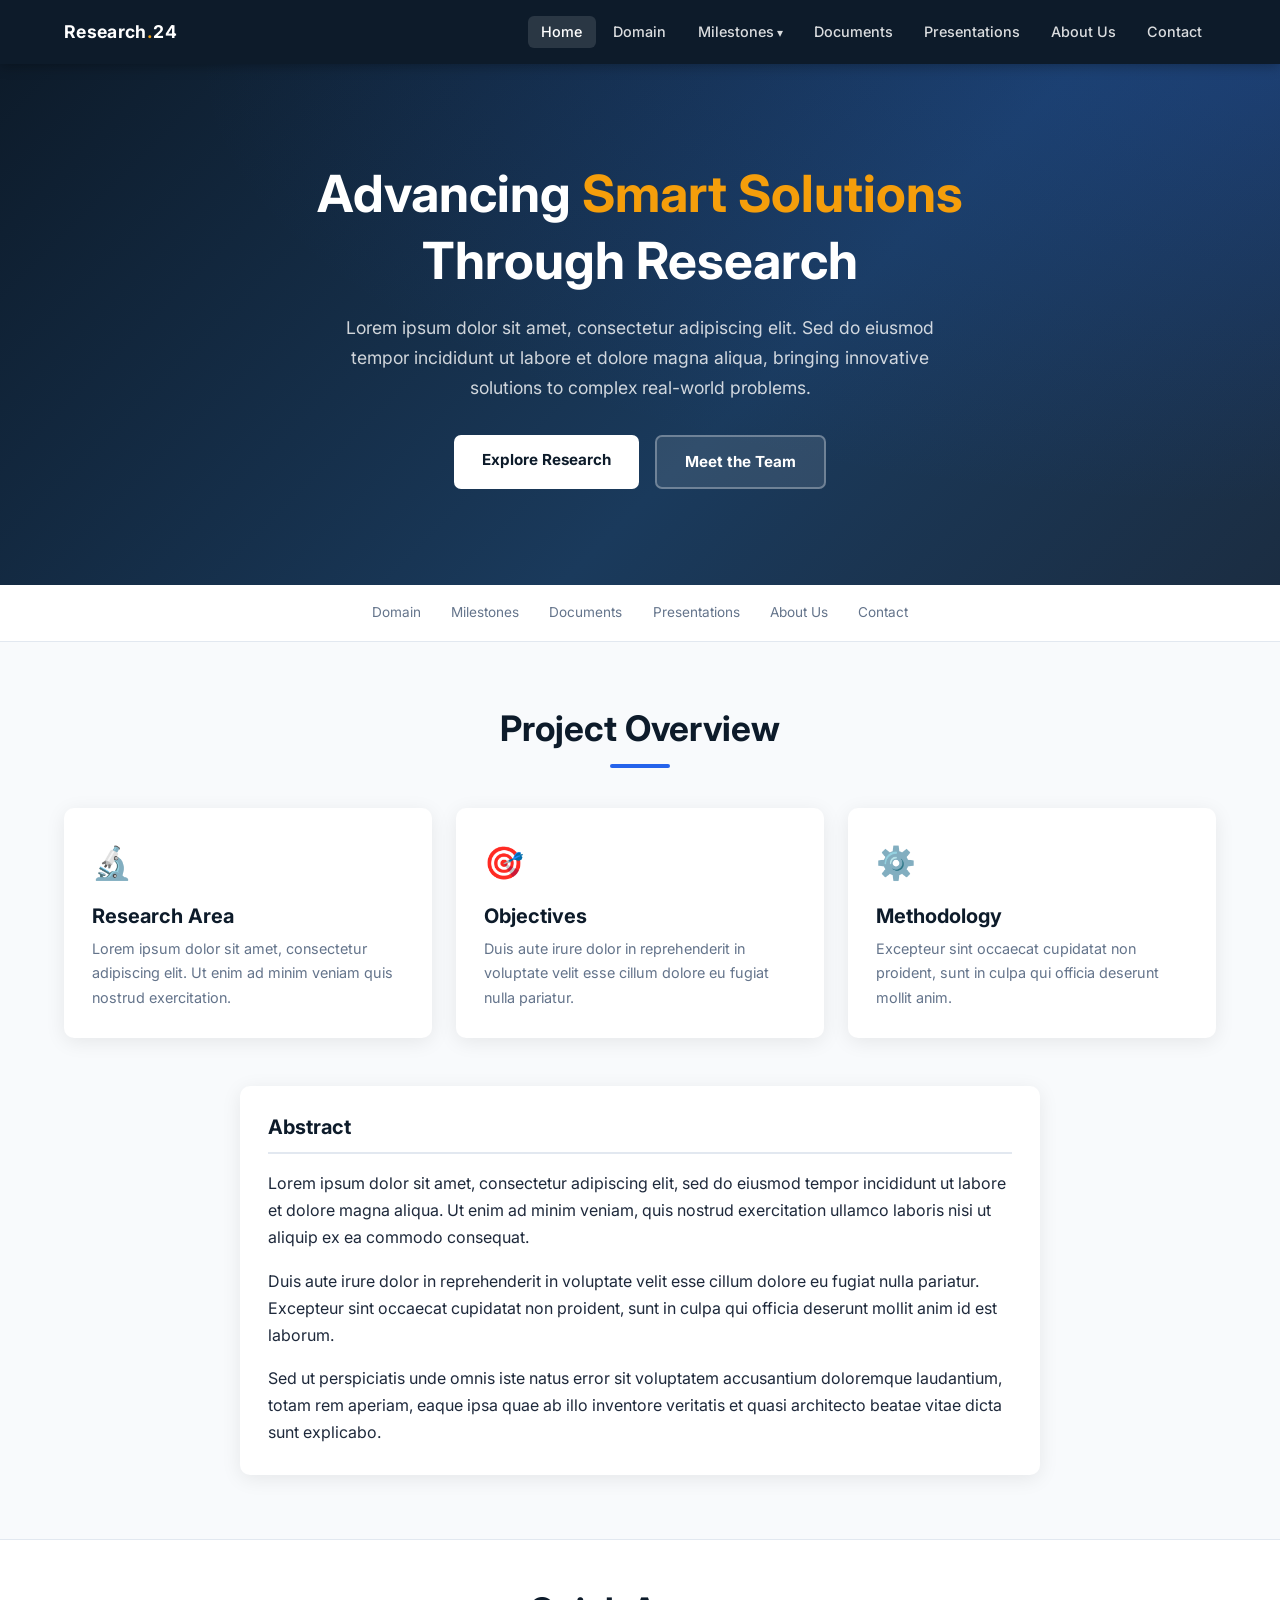
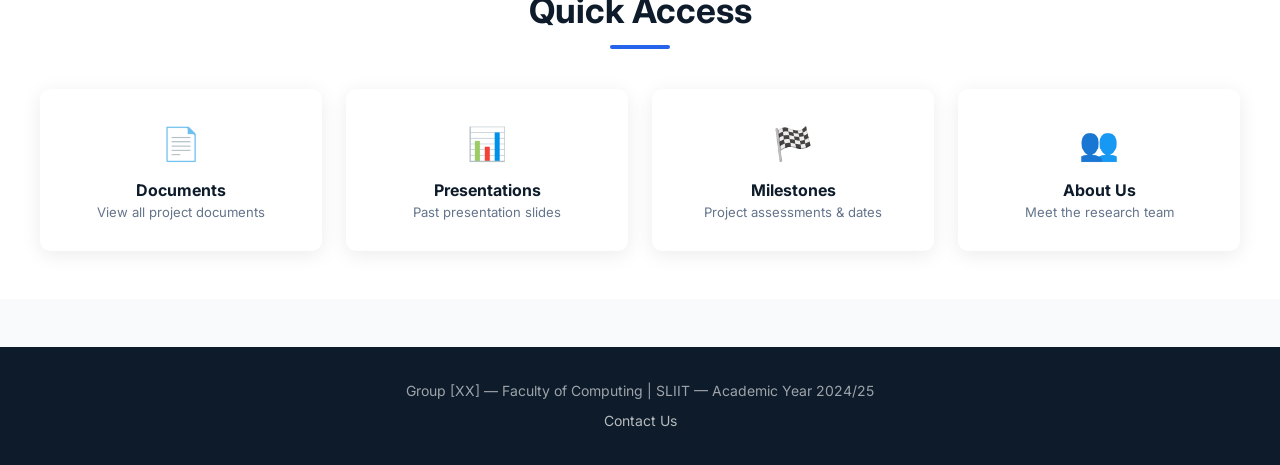
==== src/index.html @ 4e3c6b4d "Add initial HTML structure for project pages: index, milestones, and presentations" ====
<!DOCTYPE html>
<html lang="en">
<head>
  <meta charset="UTF-8" />
  <meta name="viewport" content="width=device-width, initial-scale=1.0" />
  <title>Research Project | Home</title>
  <link rel="preconnect" href="https://fonts.googleapis.com" />
  <link rel="preconnect" href="https://fonts.gstatic.com" crossorigin />
  <link href="https://fonts.googleapis.com/css2?family=Inter:wght@400;500;600;700&display=swap" rel="stylesheet" />
  <link rel="stylesheet" href="css/style.css" />
</head>
<body>

  <!-- ===== NAVBAR ===== -->
  <nav class="navbar">
    <div class="nav-container">
      <a class="nav-logo" href="index.html">Research<span>.</span>24</a>

      <button class="hamburger" id="hamburger" aria-label="Menu">
        <span></span><span></span><span></span>
      </button>

      <ul class="nav-links" id="navLinks">
        <li><a href="index.html" class="active">Home</a></li>
        <li><a href="domain.html">Domain</a></li>
        <li class="nav-dropdown">
          <a href="milestones.html">Milestones</a>
          <ul class="dropdown-menu">
            <li><a href="milestones.html?m=proposal">Project Proposal</a></li>
            <li><a href="milestones.html?m=pp1">Progress Presentation 1</a></li>
            <li><a href="milestones.html?m=pp2">Progress Presentation 2</a></li>
            <li><a href="milestones.html?m=final">Final Assessment</a></li>
            <li><a href="milestones.html?m=viva">Viva</a></li>
          </ul>
        </li>
        <li><a href="documents.html">Documents</a></li>
        <li><a href="presentations.html">Presentations</a></li>
        <li><a href="about.html">About Us</a></li>
        <li><a href="contact.html">Contact</a></li>
      </ul>
    </div>
  </nav>

  <!-- ===== HERO ===== -->
  <section class="hero">
    <div class="hero-content">
      <!-- TODO: Replace with your actual project title -->
      <h1>Advancing <span>Smart Solutions</span> Through Research</h1>
      <!-- TODO: Replace with your project abstract (1–2 sentences) -->
      <p>
        Lorem ipsum dolor sit amet, consectetur adipiscing elit. Sed do eiusmod tempor incididunt ut labore et dolore magna aliqua, bringing innovative solutions to complex real-world problems.
      </p>
      <div class="hero-buttons">
        <a href="domain.html" class="btn-white">Explore Research</a>
        <a href="about.html" class="btn-ghost">Meet the Team</a>
      </div>
    </div>
  </section>

  <!-- Quick nav strip -->
  <div class="quick-nav">
    <div class="quick-nav-inner">
      <a href="domain.html">Domain</a>
      <a href="milestones.html">Milestones</a>
      <a href="documents.html">Documents</a>
      <a href="presentations.html">Presentations</a>
      <a href="about.html">About Us</a>
      <a href="contact.html">Contact</a>
    </div>
  </div>

  <!-- ===== PROJECT OVERVIEW ===== -->
  <div class="section">
    <div class="section-title"><h2>Project Overview</h2></div>

    <div class="card-grid card-grid-3" style="margin-bottom: 3rem;">
      <div class="card">
        <div style="font-size:2rem; margin-bottom:0.75rem;">🔬</div>
        <h3 style="color:var(--navy); margin-bottom:0.5rem;">Research Area</h3>
        <!-- TODO: Replace with your research domain -->
        <p style="color:var(--text-muted); font-size:0.9rem;">
          Lorem ipsum dolor sit amet, consectetur adipiscing elit. Ut enim ad minim veniam quis nostrud exercitation.
        </p>
      </div>
      <div class="card">
        <div style="font-size:2rem; margin-bottom:0.75rem;">🎯</div>
        <h3 style="color:var(--navy); margin-bottom:0.5rem;">Objectives</h3>
        <!-- TODO: List your 2-3 main objectives here -->
        <p style="color:var(--text-muted); font-size:0.9rem;">
          Duis aute irure dolor in reprehenderit in voluptate velit esse cillum dolore eu fugiat nulla pariatur.
        </p>
      </div>
      <div class="card">
        <div style="font-size:2rem; margin-bottom:0.75rem;">⚙️</div>
        <h3 style="color:var(--navy); margin-bottom:0.5rem;">Methodology</h3>
        <!-- TODO: Briefly describe your methodology approach -->
        <p style="color:var(--text-muted); font-size:0.9rem;">
          Excepteur sint occaecat cupidatat non proident, sunt in culpa qui officia deserunt mollit anim.
        </p>
      </div>
    </div>

    <!-- Abstract section -->
    <div class="card" style="max-width:800px; margin:0 auto;">
      <h3 style="color:var(--navy); margin-bottom:1rem; padding-bottom:0.75rem; border-bottom:2px solid var(--border);">Abstract</h3>
      <!-- TODO: Paste your full project abstract here -->
      <p style="margin-bottom:1rem;">
        Lorem ipsum dolor sit amet, consectetur adipiscing elit, sed do eiusmod tempor incididunt ut labore et dolore magna aliqua. Ut enim ad minim veniam, quis nostrud exercitation ullamco laboris nisi ut aliquip ex ea commodo consequat.
      </p>
      <p style="margin-bottom:1rem;">
        Duis aute irure dolor in reprehenderit in voluptate velit esse cillum dolore eu fugiat nulla pariatur. Excepteur sint occaecat cupidatat non proident, sunt in culpa qui officia deserunt mollit anim id est laborum.
      </p>
      <p>
        Sed ut perspiciatis unde omnis iste natus error sit voluptatem accusantium doloremque laudantium, totam rem aperiam, eaque ipsa quae ab illo inventore veritatis et quasi architecto beatae vitae dicta sunt explicabo.
      </p>
    </div>
  </div>

  <!-- ===== QUICK LINKS ===== -->
  <div style="background:var(--white); padding:3rem 1.5rem; border-top:1px solid var(--border);">
    <div style="max-width:1200px; margin:0 auto;">
      <div class="section-title"><h2>Quick Access</h2></div>
      <div class="card-grid card-grid-4">
        <a href="documents.html" style="text-decoration:none;">
          <div class="card text-center">
            <div style="font-size:2rem; margin-bottom:0.5rem;">📄</div>
            <h4 style="color:var(--navy);">Documents</h4>
            <p style="font-size:0.82rem; color:var(--text-muted);">View all project documents</p>
          </div>
        </a>
        <a href="presentations.html" style="text-decoration:none;">
          <div class="card text-center">
            <div style="font-size:2rem; margin-bottom:0.5rem;">📊</div>
            <h4 style="color:var(--navy);">Presentations</h4>
            <p style="font-size:0.82rem; color:var(--text-muted);">Past presentation slides</p>
          </div>
        </a>
        <a href="milestones.html" style="text-decoration:none;">
          <div class="card text-center">
            <div style="font-size:2rem; margin-bottom:0.5rem;">🏁</div>
            <h4 style="color:var(--navy);">Milestones</h4>
            <p style="font-size:0.82rem; color:var(--text-muted);">Project assessments & dates</p>
          </div>
        </a>
        <a href="about.html" style="text-decoration:none;">
          <div class="card text-center">
            <div style="font-size:2rem; margin-bottom:0.5rem;">👥</div>
            <h4 style="color:var(--navy);">About Us</h4>
            <p style="font-size:0.82rem; color:var(--text-muted);">Meet the research team</p>
          </div>
        </a>
      </div>
    </div>
  </div>

  <!-- ===== FOOTER ===== -->
  <footer>
    <!-- TODO: Update with your group number, university name, and year -->
    <p>Group [XX] &mdash; Faculty of Computing | SLIIT &mdash; Academic Year 2024/25</p>
    <p style="margin-top:0.4rem;"><a href="contact.html">Contact Us</a></p>
  </footer>

  <script>
    // Mobile nav toggle
    const hamburger = document.getElementById('hamburger');
    const navLinks  = document.getElementById('navLinks');

    hamburger.addEventListener('click', () => {
      navLinks.classList.toggle('open');
    });

    // Mobile dropdown toggle
    document.querySelectorAll('.nav-dropdown > a').forEach(link => {
      link.addEventListener('click', e => {
        if (window.innerWidth <= 768) {
          e.preventDefault();
          link.closest('.nav-dropdown').classList.toggle('open');
        }
      });
    });
  </script>
</body>
</html>
---- src/css/style.css ----
/* ===== RESET & BASE ===== */
*, *::before, *::after {
  box-sizing: border-box;
  margin: 0;
  padding: 0;
}

:root {
  --navy:      #0d1b2a;
  --navy-mid:  #1b2d42;
  --accent:    #2563eb;
  --accent-light: #3b82f6;
  --gold:      #f59e0b;
  --white:     #ffffff;
  --off-white: #f8fafc;
  --text:      #1e293b;
  --text-muted:#64748b;
  --border:    #e2e8f0;
  --card-bg:   #ffffff;
  --radius:    10px;
  --shadow:    0 4px 20px rgba(0,0,0,0.08);
  --transition:0.25s ease;
}

html { scroll-behavior: smooth; }

body {
  font-family: 'Inter', sans-serif;
  font-size: 16px;
  color: var(--text);
  background: var(--off-white);
  line-height: 1.7;
}

/* ===== TYPOGRAPHY ===== */
h1, h2, h3, h4 { font-weight: 700; line-height: 1.3; }
h1 { font-size: clamp(2rem, 5vw, 3.2rem); }
h2 { font-size: clamp(1.5rem, 3vw, 2.2rem); }
h3 { font-size: 1.25rem; }

a { color: var(--accent); text-decoration: none; transition: color var(--transition); }
a:hover { color: var(--accent-light); }

/* ===== NAVBAR ===== */
.navbar {
  position: sticky;
  top: 0;
  z-index: 1000;
  background: var(--navy);
  box-shadow: 0 2px 12px rgba(0,0,0,0.3);
}

.nav-container {
  max-width: 1200px;
  margin: 0 auto;
  padding: 0 1.5rem;
  display: flex;
  align-items: center;
  justify-content: space-between;
  height: 64px;
}

.nav-logo {
  font-size: 1.1rem;
  font-weight: 700;
  color: var(--white);
  letter-spacing: 0.02em;
}

.nav-logo span { color: var(--gold); }

.nav-links {
  display: flex;
  align-items: center;
  gap: 0.25rem;
  list-style: none;
}

.nav-links a {
  color: rgba(255,255,255,0.85);
  padding: 0.45rem 0.85rem;
  border-radius: 6px;
  font-size: 0.9rem;
  font-weight: 500;
  transition: background var(--transition), color var(--transition);
  white-space: nowrap;
}

.nav-links a:hover,
.nav-links a.active {
  background: rgba(255,255,255,0.12);
  color: var(--white);
}

/* Dropdown */
.nav-dropdown {
  position: relative;
}

.nav-dropdown > a::after {
  content: ' ▾';
  font-size: 0.75rem;
}

.dropdown-menu {
  display: none;
  position: absolute;
  top: calc(100% + 8px);
  left: 0;
  background: var(--navy-mid);
  border-radius: var(--radius);
  min-width: 210px;
  box-shadow: 0 8px 30px rgba(0,0,0,0.25);
  overflow: hidden;
  list-style: none;
  z-index: 999;
}

.nav-dropdown:hover .dropdown-menu,
.nav-dropdown:focus-within .dropdown-menu {
  display: block;
}

.dropdown-menu li a {
  display: block;
  padding: 0.65rem 1.1rem;
  color: rgba(255,255,255,0.8);
  font-size: 0.875rem;
  border-radius: 0;
  transition: background var(--transition);
}

.dropdown-menu li a:hover {
  background: rgba(255,255,255,0.1);
  color: var(--white);
}

/* Hamburger */
.hamburger {
  display: none;
  flex-direction: column;
  gap: 5px;
  cursor: pointer;
  background: none;
  border: none;
  padding: 4px;
}

.hamburger span {
  display: block;
  width: 24px;
  height: 2px;
  background: var(--white);
  border-radius: 2px;
  transition: var(--transition);
}

@media (max-width: 768px) {
  .hamburger { display: flex; }

  .nav-links {
    display: none;
    position: absolute;
    top: 64px;
    left: 0;
    right: 0;
    background: var(--navy);
    flex-direction: column;
    align-items: flex-start;
    padding: 1rem 1.5rem;
    gap: 0.25rem;
  }

  .nav-links.open { display: flex; }

  .dropdown-menu {
    position: static;
    box-shadow: none;
    background: rgba(255,255,255,0.05);
    border-radius: 6px;
    margin-top: 4px;
  }

  .nav-dropdown:hover .dropdown-menu { display: none; }
  .nav-dropdown.open .dropdown-menu { display: block; }
}

/* ===== PAGE HEADER ===== */
.page-header {
  background: linear-gradient(135deg, var(--navy) 0%, var(--navy-mid) 100%);
  color: var(--white);
  padding: 3.5rem 1.5rem;
  text-align: center;
}

.page-header h1 { color: var(--white); margin-bottom: 0.75rem; }
.page-header p { color: rgba(255,255,255,0.7); font-size: 1.05rem; max-width: 600px; margin: 0 auto; }

/* ===== SECTIONS ===== */
.section {
  padding: 4rem 1.5rem;
  max-width: 1200px;
  margin: 0 auto;
}

.section-title {
  text-align: center;
  margin-bottom: 2.5rem;
  position: relative;
}

.section-title h2 { color: var(--navy); }

.section-title::after {
  content: '';
  display: block;
  width: 60px;
  height: 4px;
  background: var(--accent);
  border-radius: 2px;
  margin: 0.75rem auto 0;
}

/* ===== CARDS ===== */
.card {
  background: var(--card-bg);
  border-radius: var(--radius);
  box-shadow: var(--shadow);
  padding: 1.75rem;
  transition: transform var(--transition), box-shadow var(--transition);
}

.card:hover {
  transform: translateY(-3px);
  box-shadow: 0 8px 30px rgba(0,0,0,0.12);
}

.card-grid {
  display: grid;
  gap: 1.5rem;
}

.card-grid-2 { grid-template-columns: repeat(auto-fit, minmax(280px, 1fr)); }
.card-grid-3 { grid-template-columns: repeat(auto-fit, minmax(240px, 1fr)); }
.card-grid-4 { grid-template-columns: repeat(auto-fit, minmax(220px, 1fr)); }

/* ===== BADGE ===== */
.badge {
  display: inline-block;
  padding: 0.2rem 0.65rem;
  border-radius: 999px;
  font-size: 0.78rem;
  font-weight: 600;
}

.badge-blue   { background: #dbeafe; color: #1e40af; }
.badge-green  { background: #d1fae5; color: #065f46; }
.badge-amber  { background: #fef3c7; color: #92400e; }
.badge-gray   { background: #f1f5f9; color: #475569; }

/* ===== BUTTON ===== */
.btn {
  display: inline-flex;
  align-items: center;
  gap: 0.4rem;
  padding: 0.6rem 1.25rem;
  border-radius: 7px;
  font-size: 0.9rem;
  font-weight: 600;
  cursor: pointer;
  transition: var(--transition);
  border: none;
}

.btn-primary {
  background: var(--accent);
  color: var(--white);
}

.btn-primary:hover { background: #1d4ed8; color: var(--white); }

.btn-outline {
  background: transparent;
  color: var(--accent);
  border: 2px solid var(--accent);
}

.btn-outline:hover { background: var(--accent); color: var(--white); }

/* ===== FOOTER ===== */
footer {
  background: var(--navy);
  color: rgba(255,255,255,0.6);
  text-align: center;
  padding: 2rem 1.5rem;
  font-size: 0.875rem;
  margin-top: 3rem;
}

footer a { color: rgba(255,255,255,0.7); }
footer a:hover { color: var(--white); }

/* ===== HOME PAGE ===== */
.hero {
  background: linear-gradient(135deg, var(--navy) 0%, #1a3a5c 60%, var(--navy-mid) 100%);
  color: var(--white);
  padding: 6rem 1.5rem;
  text-align: center;
  position: relative;
  overflow: hidden;
}

.hero::before {
  content: '';
  position: absolute;
  inset: 0;
  background: radial-gradient(ellipse at top right, rgba(37,99,235,0.2) 0%, transparent 60%);
}

.hero-content { position: relative; max-width: 800px; margin: 0 auto; }
.hero h1 { color: var(--white); margin-bottom: 1.25rem; }
.hero h1 span { color: var(--gold); }
.hero p { color: rgba(255,255,255,0.8); font-size: 1.1rem; margin-bottom: 2rem; max-width: 600px; margin-left: auto; margin-right: auto; }

.hero-buttons { display: flex; gap: 1rem; justify-content: center; flex-wrap: wrap; }

.btn-white {
  background: var(--white);
  color: var(--navy);
  padding: 0.75rem 1.75rem;
  border-radius: 7px;
  font-weight: 700;
  font-size: 0.95rem;
  transition: var(--transition);
}

.btn-white:hover { background: var(--off-white); color: var(--navy); }

.btn-ghost {
  background: rgba(255,255,255,0.1);
  color: var(--white);
  border: 2px solid rgba(255,255,255,0.3);
  padding: 0.75rem 1.75rem;
  border-radius: 7px;
  font-weight: 700;
  font-size: 0.95rem;
  transition: var(--transition);
}

.btn-ghost:hover { background: rgba(255,255,255,0.2); color: var(--white); }

.quick-nav { background: var(--white); padding: 0.75rem 0; border-bottom: 1px solid var(--border); }

.quick-nav-inner {
  max-width: 1200px;
  margin: 0 auto;
  padding: 0 1.5rem;
  display: flex;
  gap: 0.5rem;
  flex-wrap: wrap;
  justify-content: center;
}

.quick-nav a {
  font-size: 0.85rem;
  color: var(--text-muted);
  padding: 0.3rem 0.7rem;
  border-radius: 5px;
  transition: var(--transition);
}

.quick-nav a:hover { background: var(--off-white); color: var(--accent); }

.highlight-strip {
  background: var(--accent);
  color: var(--white);
  text-align: center;
  padding: 0.85rem;
  font-size: 0.9rem;
  font-weight: 500;
}

.highlight-strip strong { font-weight: 700; }

/* ===== DOMAIN PAGE ===== */
.tab-nav {
  display: flex;
  gap: 0.5rem;
  flex-wrap: wrap;
  border-bottom: 2px solid var(--border);
  margin-bottom: 2rem;
}

.tab-btn {
  padding: 0.6rem 1.1rem;
  border: none;
  background: none;
  cursor: pointer;
  font-size: 0.9rem;
  font-weight: 600;
  color: var(--text-muted);
  border-bottom: 3px solid transparent;
  margin-bottom: -2px;
  transition: var(--transition);
  border-radius: 6px 6px 0 0;
}

.tab-btn:hover { color: var(--accent); }
.tab-btn.active { color: var(--accent); border-bottom-color: var(--accent); }

.tab-panel { display: none; }
.tab-panel.active { display: block; }

.domain-card {
  background: var(--white);
  border-radius: var(--radius);
  padding: 2rem;
  box-shadow: var(--shadow);
}

.domain-card h3 {
  color: var(--navy);
  margin-bottom: 1rem;
  padding-bottom: 0.75rem;
  border-bottom: 2px solid var(--border);
}

.domain-card p { color: var(--text); margin-bottom: 1rem; }
.domain-card p:last-child { margin-bottom: 0; }

.tech-grid {
  display: flex;
  flex-wrap: wrap;
  gap: 0.75rem;
  margin-top: 1rem;
}

.tech-pill {
  background: var(--off-white);
  border: 1px solid var(--border);
  border-radius: 999px;
  padding: 0.4rem 1rem;
  font-size: 0.875rem;
  font-weight: 600;
  color: var(--navy);
}

/* ===== MILESTONES PAGE ===== */
.milestone-selector {
  background: var(--white);
  border-radius: var(--radius);
  box-shadow: var(--shadow);
  padding: 1.5rem;
  margin-bottom: 2rem;
  display: flex;
  align-items: center;
  gap: 1rem;
  flex-wrap: wrap;
}

.milestone-selector label {
  font-weight: 600;
  color: var(--navy);
  white-space: nowrap;
}

.milestone-selector select {
  flex: 1;
  min-width: 220px;
  padding: 0.6rem 1rem;
  border: 2px solid var(--border);
  border-radius: 7px;
  font-size: 0.95rem;
  color: var(--text);
  background: var(--off-white);
  cursor: pointer;
  transition: border-color var(--transition);
}

.milestone-selector select:focus {
  outline: none;
  border-color: var(--accent);
}

.milestone-detail { display: none; }
.milestone-detail.active { display: block; }

.milestone-header {
  display: flex;
  align-items: flex-start;
  justify-content: space-between;
  flex-wrap: wrap;
  gap: 1rem;
  margin-bottom: 1.5rem;
}

.milestone-meta { display: flex; gap: 0.75rem; flex-wrap: wrap; }

.milestone-info-grid {
  display: grid;
  grid-template-columns: repeat(auto-fit, minmax(180px, 1fr));
  gap: 1rem;
  margin-bottom: 1.5rem;
}

.info-box {
  background: var(--off-white);
  border-radius: 8px;
  padding: 1rem;
  border-left: 4px solid var(--accent);
}

.info-box .label { font-size: 0.78rem; font-weight: 600; color: var(--text-muted); text-transform: uppercase; letter-spacing: 0.05em; margin-bottom: 0.3rem; }
.info-box .value { font-size: 1rem; font-weight: 700; color: var(--navy); }

/* ===== DOCUMENTS PAGE ===== */
.doc-card {
  background: var(--white);
  border-radius: var(--radius);
  box-shadow: var(--shadow);
  padding: 1.5rem;
  display: flex;
  align-items: flex-start;
  gap: 1.25rem;
  transition: transform var(--transition), box-shadow var(--transition);
}

.doc-card:hover { transform: translateY(-3px); box-shadow: 0 8px 30px rgba(0,0,0,0.12); }

.doc-icon {
  width: 48px;
  height: 48px;
  border-radius: 10px;
  display: flex;
  align-items: center;
  justify-content: center;
  font-size: 1.4rem;
  flex-shrink: 0;
}

.doc-icon.pdf    { background: #fee2e2; }
.doc-icon.doc    { background: #dbeafe; }
.doc-icon.slides { background: #fef3c7; }

.doc-info { flex: 1; }
.doc-info h4 { font-size: 1rem; color: var(--navy); margin-bottom: 0.3rem; }
.doc-info p  { font-size: 0.85rem; color: var(--text-muted); margin-bottom: 0.75rem; }

.doc-links { display: flex; gap: 0.5rem; flex-wrap: wrap; }

/* ===== PRESENTATIONS PAGE ===== */
.pres-card {
  background: var(--white);
  border-radius: var(--radius);
  box-shadow: var(--shadow);
  overflow: hidden;
  transition: transform var(--transition), box-shadow var(--transition);
}

.pres-card:hover { transform: translateY(-4px); box-shadow: 0 8px 30px rgba(0,0,0,0.12); }

.pres-thumbnail {
  height: 160px;
  display: flex;
  align-items: center;
  justify-content: center;
  font-size: 3rem;
}

.pres-body { padding: 1.25rem; }
.pres-body h4 { color: var(--navy); margin-bottom: 0.3rem; }
.pres-body p  { font-size: 0.85rem; color: var(--text-muted); margin-bottom: 1rem; }

/* ===== ABOUT PAGE ===== */
.member-card {
  background: var(--white);
  border-radius: var(--radius);
  box-shadow: var(--shadow);
  text-align: center;
  padding: 2rem 1.5rem;
  transition: transform var(--transition), box-shadow var(--transition);
}

.member-card:hover { transform: translateY(-4px); box-shadow: 0 8px 30px rgba(0,0,0,0.12); }

.member-avatar {
  width: 100px;
  height: 100px;
  border-radius: 50%;
  background: linear-gradient(135deg, var(--accent), var(--navy-mid));
  display: flex;
  align-items: center;
  justify-content: center;
  font-size: 2.5rem;
  margin: 0 auto 1.25rem;
  color: var(--white);
  font-weight: 700;
  /* replace background with an <img> when photos are ready */
}

.member-card h3 { color: var(--navy); margin-bottom: 0.25rem; }
.member-card .role { color: var(--accent); font-size: 0.85rem; font-weight: 600; margin-bottom: 0.5rem; }
.member-card .member-id { color: var(--text-muted); font-size: 0.82rem; margin-bottom: 0.75rem; }
.member-card .email { font-size: 0.875rem; }

.supervisor-section {
  background: linear-gradient(135deg, var(--navy) 0%, var(--navy-mid) 100%);
  border-radius: var(--radius);
  padding: 2.5rem;
  color: var(--white);
  text-align: center;
  margin-bottom: 3rem;
}

.supervisor-section h2 { color: var(--white); margin-bottom: 1.5rem; }
.supervisor-section h2::after { display: none; }
.supervisor-name { font-size: 1.25rem; font-weight: 700; }
.supervisor-title { color: rgba(255,255,255,0.7); font-size: 0.9rem; }

/* ===== CONTACT PAGE ===== */
.contact-layout {
  display: grid;
  grid-template-columns: 1fr 1.5fr;
  gap: 2rem;
}

@media (max-width: 768px) { .contact-layout { grid-template-columns: 1fr; } }

.contact-info-card {
  background: var(--navy);
  border-radius: var(--radius);
  padding: 2rem;
  color: var(--white);
  height: fit-content;
}

.contact-info-card h3 { color: var(--white); margin-bottom: 1.5rem; }

.contact-item {
  display: flex;
  gap: 1rem;
  margin-bottom: 1.25rem;
  align-items: flex-start;
}

.contact-item-icon {
  width: 40px;
  height: 40px;
  background: rgba(255,255,255,0.1);
  border-radius: 8px;
  display: flex;
  align-items: center;
  justify-content: center;
  font-size: 1.1rem;
  flex-shrink: 0;
}

.contact-item-text .ci-label { font-size: 0.78rem; color: rgba(255,255,255,0.5); text-transform: uppercase; letter-spacing: 0.05em; }
.contact-item-text .ci-value { font-size: 0.9rem; color: rgba(255,255,255,0.9); font-weight: 500; }

.contact-form-card {
  background: var(--white);
  border-radius: var(--radius);
  box-shadow: var(--shadow);
  padding: 2rem;
}

.contact-form-card h3 { color: var(--navy); margin-bottom: 1.5rem; }

.form-group { margin-bottom: 1.25rem; }
.form-group label { display: block; font-size: 0.875rem; font-weight: 600; color: var(--text); margin-bottom: 0.4rem; }

.form-group input,
.form-group textarea,
.form-group select {
  width: 100%;
  padding: 0.65rem 1rem;
  border: 2px solid var(--border);
  border-radius: 7px;
  font-size: 0.9rem;
  color: var(--text);
  font-family: inherit;
  transition: border-color var(--transition);
  background: var(--off-white);
}

.form-group input:focus,
.form-group textarea:focus,
.form-group select:focus {
  outline: none;
  border-color: var(--accent);
  background: var(--white);
}

.form-group textarea { resize: vertical; min-height: 130px; }

.form-row { display: grid; grid-template-columns: 1fr 1fr; gap: 1rem; }
@media (max-width: 480px) { .form-row { grid-template-columns: 1fr; } }

/* ===== UTILITIES ===== */
.text-center  { text-align: center; }
.text-muted   { color: var(--text-muted); }
.mt-1  { margin-top: 0.5rem; }
.mt-2  { margin-top: 1rem; }
.mt-3  { margin-top: 1.5rem; }
.mb-1  { margin-bottom: 0.5rem; }
.mb-2  { margin-bottom: 1rem; }
.mb-3  { margin-bottom: 1.5rem; }
.gap-1 { gap: 0.5rem; }

.divider { border: none; border-top: 1px solid var(--border); margin: 2rem 0; }

/* ===== PLACEHOLDER IMAGE NOTE ===== */
/* Drop actual photos into assets/images/ and update the src attributes in each HTML file */
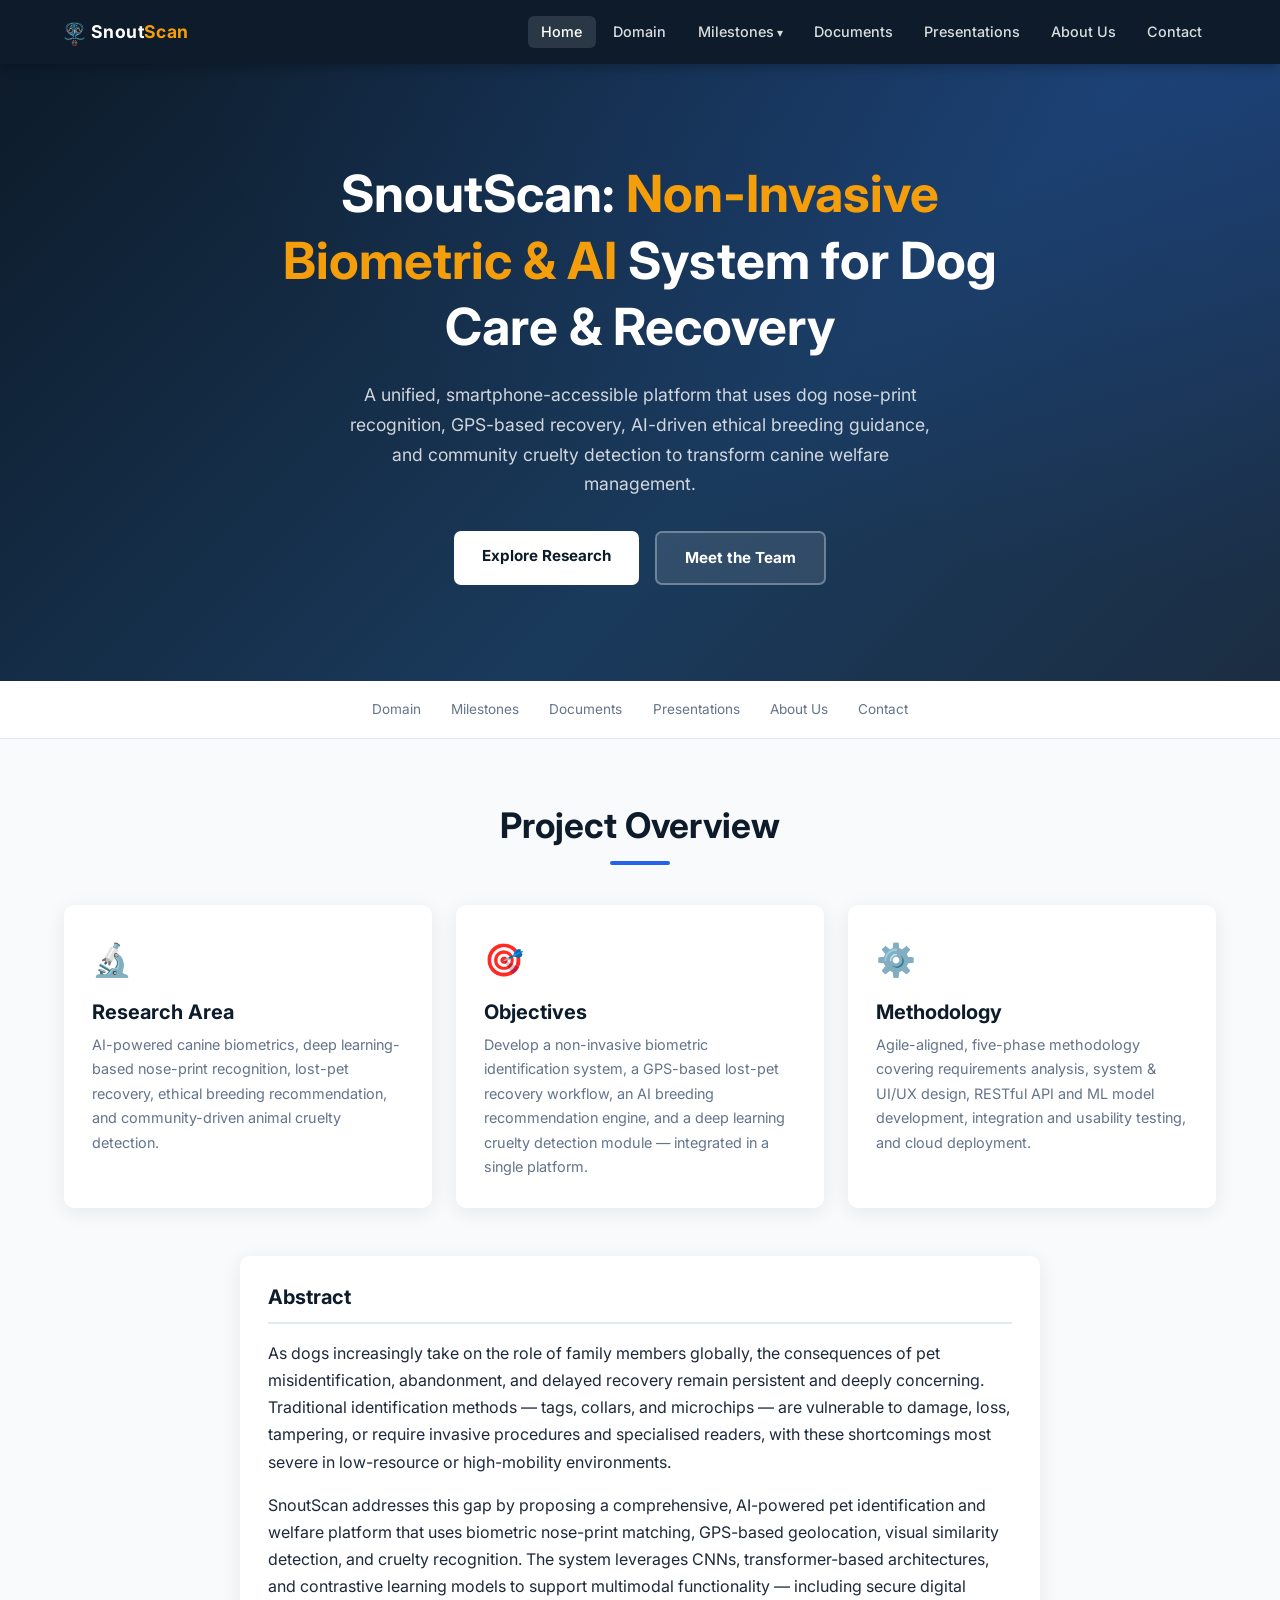
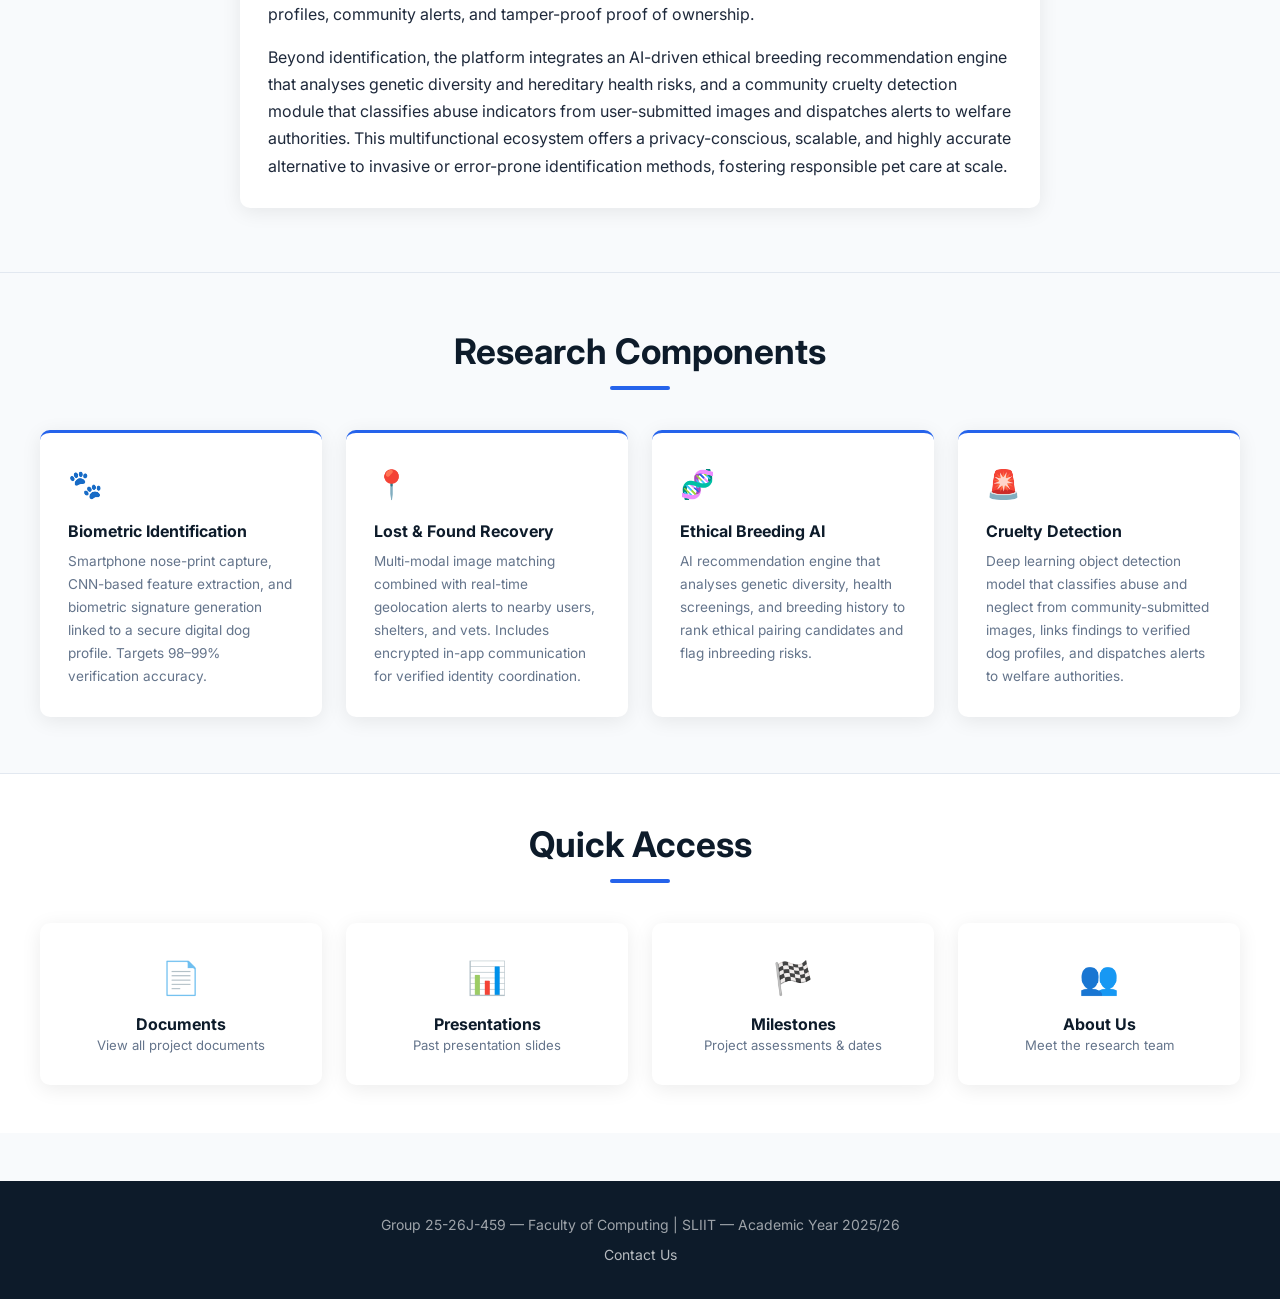
==== commit c511101d: "Refactor code structure for improved readability and maintainability" ====
--- a/src/index.html
+++ b/src/index.html
@@ -3,7 +3,7 @@
 <head>
   <meta charset="UTF-8" />
   <meta name="viewport" content="width=device-width, initial-scale=1.0" />
-  <title>Research Project | Home</title>
+  <title>SnoutScan | Non-Invasive Biometric &amp; AI System for Dog Care</title>
   <link rel="preconnect" href="https://fonts.googleapis.com" />
   <link rel="preconnect" href="https://fonts.gstatic.com" crossorigin />
   <link href="https://fonts.googleapis.com/css2?family=Inter:wght@400;500;600;700&display=swap" rel="stylesheet" />
@@ -14,7 +14,7 @@
   <!-- ===== NAVBAR ===== -->
   <nav class="navbar">
     <div class="nav-container">
-      <a class="nav-logo" href="index.html">Research<span>.</span>24</a>
+      <a class="nav-logo" href="index.html"><img src="assets/icon.png" alt="SnoutScan" style="height:28px; vertical-align:middle; margin-right:0.4rem;" />Snout<span>Scan</span></a>
 
       <button class="hamburger" id="hamburger" aria-label="Menu">
         <span></span><span></span><span></span>
@@ -44,11 +44,10 @@
   <!-- ===== HERO ===== -->
   <section class="hero">
     <div class="hero-content">
-      <!-- TODO: Replace with your actual project title -->
-      <h1>Advancing <span>Smart Solutions</span> Through Research</h1>
-      <!-- TODO: Replace with your project abstract (1–2 sentences) -->
+      <h1>SnoutScan: <span>Non-Invasive Biometric &amp; AI</span> System for Dog Care &amp; Recovery</h1>
       <p>
-        Lorem ipsum dolor sit amet, consectetur adipiscing elit. Sed do eiusmod tempor incididunt ut labore et dolore magna aliqua, bringing innovative solutions to complex real-world problems.
+        A unified, smartphone-accessible platform that uses dog nose-print recognition, GPS-based recovery,
+        AI-driven ethical breeding guidance, and community cruelty detection to transform canine welfare management.
       </p>
       <div class="hero-buttons">
         <a href="domain.html" class="btn-white">Explore Research</a>
@@ -77,47 +76,105 @@
       <div class="card">
         <div style="font-size:2rem; margin-bottom:0.75rem;">🔬</div>
         <h3 style="color:var(--navy); margin-bottom:0.5rem;">Research Area</h3>
-        <!-- TODO: Replace with your research domain -->
         <p style="color:var(--text-muted); font-size:0.9rem;">
-          Lorem ipsum dolor sit amet, consectetur adipiscing elit. Ut enim ad minim veniam quis nostrud exercitation.
+          AI-powered canine biometrics, deep learning-based nose-print recognition, lost-pet recovery,
+          ethical breeding recommendation, and community-driven animal cruelty detection.
         </p>
       </div>
       <div class="card">
         <div style="font-size:2rem; margin-bottom:0.75rem;">🎯</div>
         <h3 style="color:var(--navy); margin-bottom:0.5rem;">Objectives</h3>
-        <!-- TODO: List your 2-3 main objectives here -->
         <p style="color:var(--text-muted); font-size:0.9rem;">
-          Duis aute irure dolor in reprehenderit in voluptate velit esse cillum dolore eu fugiat nulla pariatur.
+          Develop a non-invasive biometric identification system, a GPS-based lost-pet recovery workflow,
+          an AI breeding recommendation engine, and a deep learning cruelty detection module — integrated
+          in a single platform.
         </p>
       </div>
       <div class="card">
         <div style="font-size:2rem; margin-bottom:0.75rem;">⚙️</div>
         <h3 style="color:var(--navy); margin-bottom:0.5rem;">Methodology</h3>
-        <!-- TODO: Briefly describe your methodology approach -->
         <p style="color:var(--text-muted); font-size:0.9rem;">
-          Excepteur sint occaecat cupidatat non proident, sunt in culpa qui officia deserunt mollit anim.
+          Agile-aligned, five-phase methodology covering requirements analysis, system &amp; UI/UX design,
+          RESTful API and ML model development, integration and usability testing, and cloud deployment.
         </p>
       </div>
     </div>
 
-    <!-- Abstract section -->
+    <!-- Abstract -->
     <div class="card" style="max-width:800px; margin:0 auto;">
       <h3 style="color:var(--navy); margin-bottom:1rem; padding-bottom:0.75rem; border-bottom:2px solid var(--border);">Abstract</h3>
-      <!-- TODO: Paste your full project abstract here -->
       <p style="margin-bottom:1rem;">
-        Lorem ipsum dolor sit amet, consectetur adipiscing elit, sed do eiusmod tempor incididunt ut labore et dolore magna aliqua. Ut enim ad minim veniam, quis nostrud exercitation ullamco laboris nisi ut aliquip ex ea commodo consequat.
+        As dogs increasingly take on the role of family members globally, the consequences of pet misidentification,
+        abandonment, and delayed recovery remain persistent and deeply concerning. Traditional identification
+        methods — tags, collars, and microchips — are vulnerable to damage, loss, tampering, or require invasive
+        procedures and specialised readers, with these shortcomings most severe in low-resource or high-mobility
+        environments.
       </p>
       <p style="margin-bottom:1rem;">
-        Duis aute irure dolor in reprehenderit in voluptate velit esse cillum dolore eu fugiat nulla pariatur. Excepteur sint occaecat cupidatat non proident, sunt in culpa qui officia deserunt mollit anim id est laborum.
+        SnoutScan addresses this gap by proposing a comprehensive, AI-powered pet identification and welfare
+        platform that uses biometric nose-print matching, GPS-based geolocation, visual similarity detection,
+        and cruelty recognition. The system leverages CNNs, transformer-based architectures, and contrastive
+        learning models to support multimodal functionality — including secure digital profiles, community
+        alerts, and tamper-proof proof of ownership.
       </p>
       <p>
-        Sed ut perspiciatis unde omnis iste natus error sit voluptatem accusantium doloremque laudantium, totam rem aperiam, eaque ipsa quae ab illo inventore veritatis et quasi architecto beatae vitae dicta sunt explicabo.
-      </p>
+        Beyond identification, the platform integrates an AI-driven ethical breeding recommendation engine that
+        analyses genetic diversity and hereditary health risks, and a community cruelty detection module that
+        classifies abuse indicators from user-submitted images and dispatches alerts to welfare authorities.
+        This multifunctional ecosystem offers a privacy-conscious, scalable, and highly accurate alternative
+        to invasive or error-prone identification methods, fostering responsible pet care at scale.
+      </p>
+    </div>
+  </div>
+
+  <!-- ===== FOUR COMPONENTS ===== -->
+  <div style="background:var(--off-white); padding:3.5rem 1.5rem; border-top:1px solid var(--border); border-bottom:1px solid var(--border);">
+    <div style="max-width:1200px; margin:0 auto;">
+      <div class="section-title"><h2>Research Components</h2></div>
+      <div class="card-grid card-grid-4" style="margin-top:1.5rem;">
+
+        <div class="card" style="border-top:3px solid var(--accent);">
+          <div style="font-size:1.75rem; margin-bottom:0.75rem;">🐾</div>
+          <h4 style="color:var(--navy); margin-bottom:0.5rem;">Biometric Identification</h4>
+          <p style="font-size:0.85rem; color:var(--text-muted);">
+            Smartphone nose-print capture, CNN-based feature extraction, and biometric signature generation
+            linked to a secure digital dog profile. Targets 98–99% verification accuracy.
+          </p>
+        </div>
+
+        <div class="card" style="border-top:3px solid var(--accent);">
+          <div style="font-size:1.75rem; margin-bottom:0.75rem;">📍</div>
+          <h4 style="color:var(--navy); margin-bottom:0.5rem;">Lost &amp; Found Recovery</h4>
+          <p style="font-size:0.85rem; color:var(--text-muted);">
+            Multi-modal image matching combined with real-time geolocation alerts to nearby users, shelters,
+            and vets. Includes encrypted in-app communication for verified identity coordination.
+          </p>
+        </div>
+
+        <div class="card" style="border-top:3px solid var(--accent);">
+          <div style="font-size:1.75rem; margin-bottom:0.75rem;">🧬</div>
+          <h4 style="color:var(--navy); margin-bottom:0.5rem;">Ethical Breeding AI</h4>
+          <p style="font-size:0.85rem; color:var(--text-muted);">
+            AI recommendation engine that analyses genetic diversity, health screenings, and breeding history
+            to rank ethical pairing candidates and flag inbreeding risks.
+          </p>
+        </div>
+
+        <div class="card" style="border-top:3px solid var(--accent);">
+          <div style="font-size:1.75rem; margin-bottom:0.75rem;">🚨</div>
+          <h4 style="color:var(--navy); margin-bottom:0.5rem;">Cruelty Detection</h4>
+          <p style="font-size:0.85rem; color:var(--text-muted);">
+            Deep learning object detection model that classifies abuse and neglect from community-submitted
+            images, links findings to verified dog profiles, and dispatches alerts to welfare authorities.
+          </p>
+        </div>
+
+      </div>
     </div>
   </div>
 
   <!-- ===== QUICK LINKS ===== -->
-  <div style="background:var(--white); padding:3rem 1.5rem; border-top:1px solid var(--border);">
+  <div style="background:var(--white); padding:3rem 1.5rem;">
     <div style="max-width:1200px; margin:0 auto;">
       <div class="section-title"><h2>Quick Access</h2></div>
       <div class="card-grid card-grid-4">
@@ -139,7 +196,7 @@
           <div class="card text-center">
             <div style="font-size:2rem; margin-bottom:0.5rem;">🏁</div>
             <h4 style="color:var(--navy);">Milestones</h4>
-            <p style="font-size:0.82rem; color:var(--text-muted);">Project assessments & dates</p>
+            <p style="font-size:0.82rem; color:var(--text-muted);">Project assessments &amp; dates</p>
           </div>
         </a>
         <a href="about.html" style="text-decoration:none;">
@@ -155,21 +212,14 @@
 
   <!-- ===== FOOTER ===== -->
   <footer>
-    <!-- TODO: Update with your group number, university name, and year -->
-    <p>Group [XX] &mdash; Faculty of Computing | SLIIT &mdash; Academic Year 2024/25</p>
+    <p>Group 25-26J-459 &mdash; Faculty of Computing | SLIIT &mdash; Academic Year 2025/26</p>
     <p style="margin-top:0.4rem;"><a href="contact.html">Contact Us</a></p>
   </footer>
 
   <script>
-    // Mobile nav toggle
-    const hamburger = document.getElementById('hamburger');
-    const navLinks  = document.getElementById('navLinks');
-
-    hamburger.addEventListener('click', () => {
-      navLinks.classList.toggle('open');
+    document.getElementById('hamburger').addEventListener('click', () => {
+      document.getElementById('navLinks').classList.toggle('open');
     });
-
-    // Mobile dropdown toggle
     document.querySelectorAll('.nav-dropdown > a').forEach(link => {
       link.addEventListener('click', e => {
         if (window.innerWidth <= 768) {
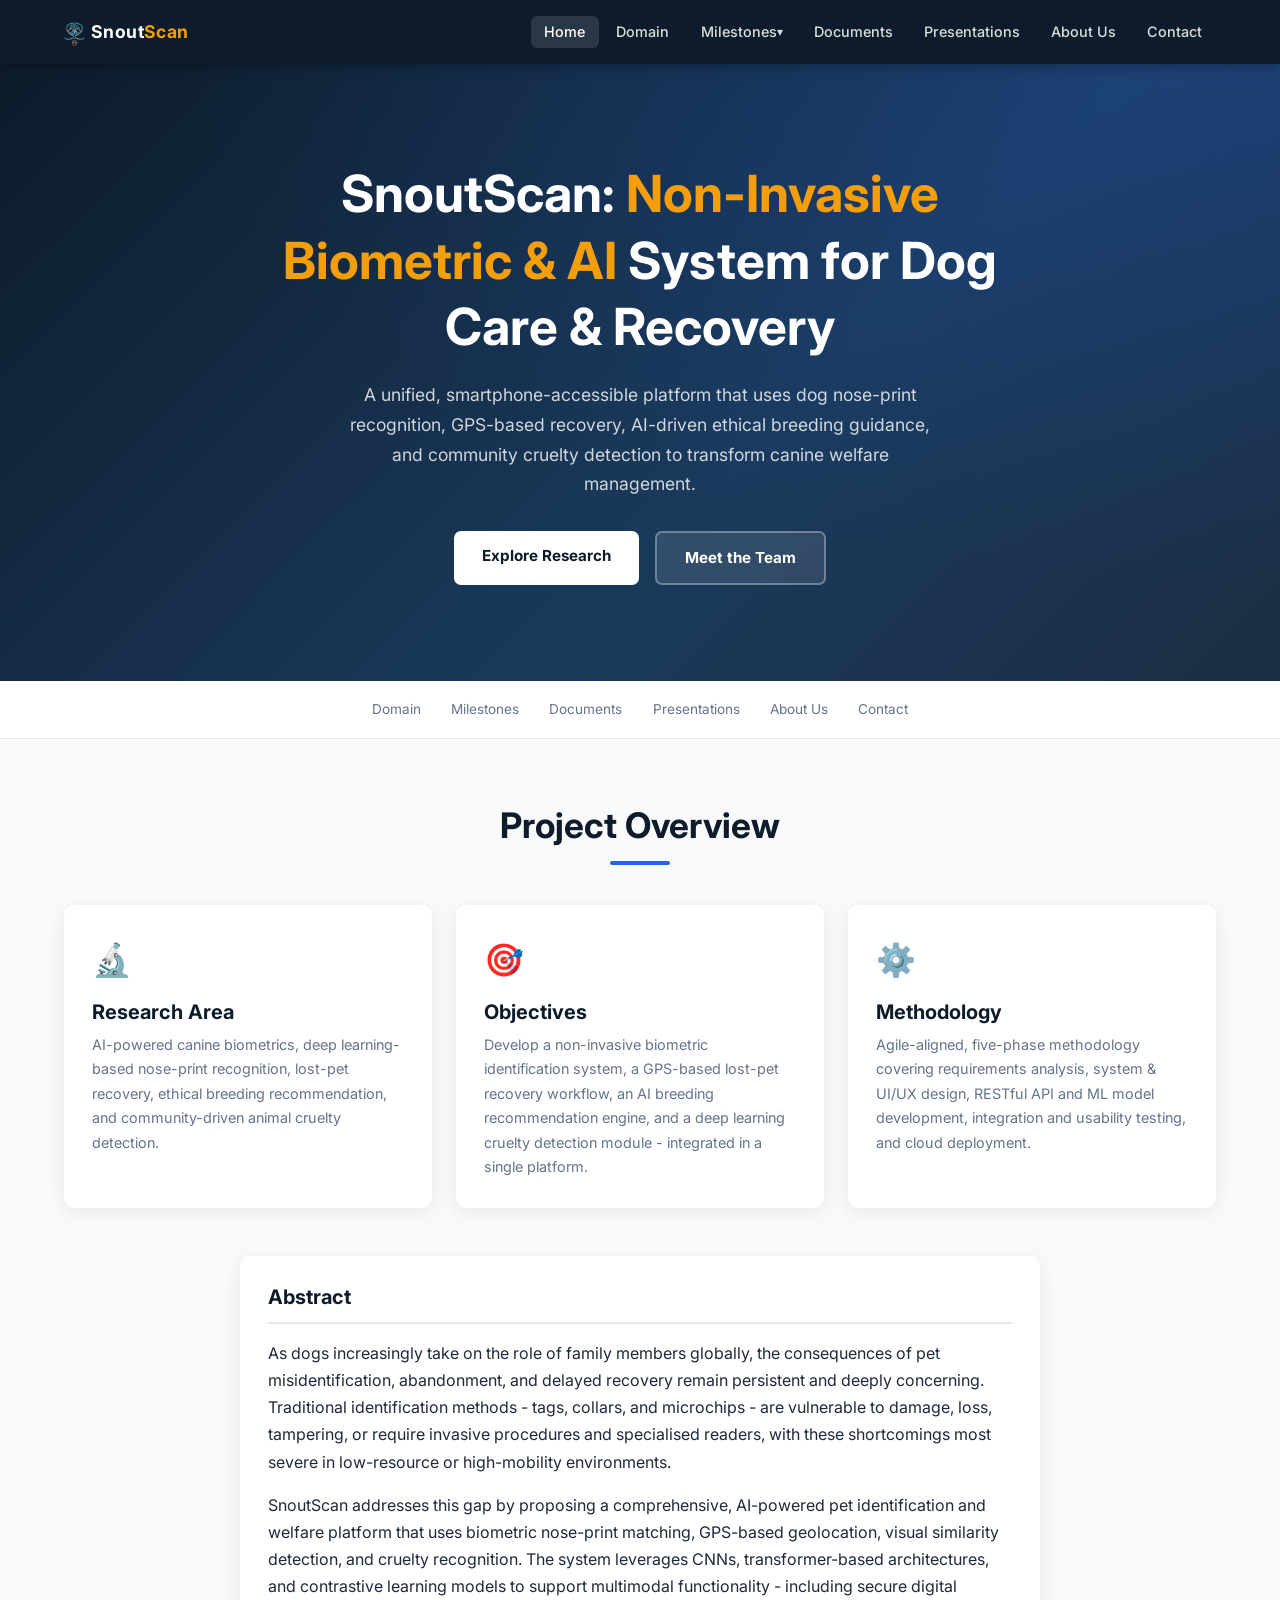
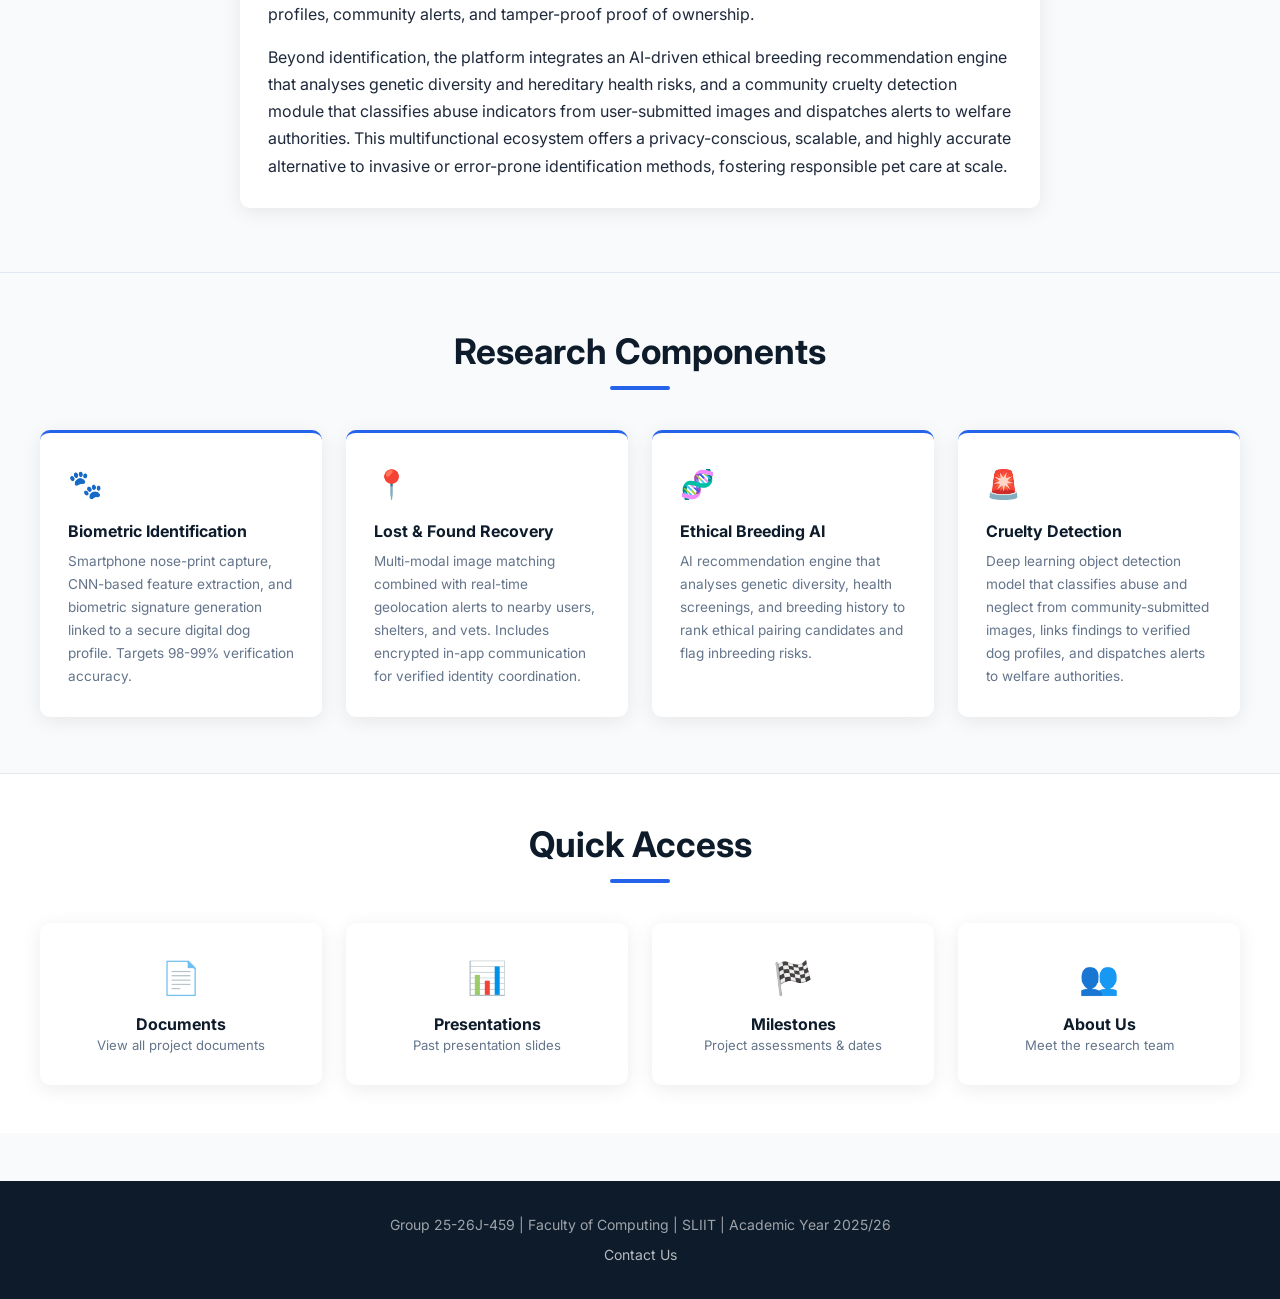
==== commit be2383ac: "Standardize punctuation in text across multiple HTML files" ====
--- a/src/index.html
+++ b/src/index.html
@@ -86,7 +86,7 @@
         <h3 style="color:var(--navy); margin-bottom:0.5rem;">Objectives</h3>
         <p style="color:var(--text-muted); font-size:0.9rem;">
           Develop a non-invasive biometric identification system, a GPS-based lost-pet recovery workflow,
-          an AI breeding recommendation engine, and a deep learning cruelty detection module — integrated
+          an AI breeding recommendation engine, and a deep learning cruelty detection module - integrated
           in a single platform.
         </p>
       </div>
@@ -106,7 +106,7 @@
       <p style="margin-bottom:1rem;">
         As dogs increasingly take on the role of family members globally, the consequences of pet misidentification,
         abandonment, and delayed recovery remain persistent and deeply concerning. Traditional identification
-        methods — tags, collars, and microchips — are vulnerable to damage, loss, tampering, or require invasive
+        methods - tags, collars, and microchips - are vulnerable to damage, loss, tampering, or require invasive
         procedures and specialised readers, with these shortcomings most severe in low-resource or high-mobility
         environments.
       </p>
@@ -114,7 +114,7 @@
         SnoutScan addresses this gap by proposing a comprehensive, AI-powered pet identification and welfare
         platform that uses biometric nose-print matching, GPS-based geolocation, visual similarity detection,
         and cruelty recognition. The system leverages CNNs, transformer-based architectures, and contrastive
-        learning models to support multimodal functionality — including secure digital profiles, community
+        learning models to support multimodal functionality - including secure digital profiles, community
         alerts, and tamper-proof proof of ownership.
       </p>
       <p>
@@ -138,7 +138,7 @@
           <h4 style="color:var(--navy); margin-bottom:0.5rem;">Biometric Identification</h4>
           <p style="font-size:0.85rem; color:var(--text-muted);">
             Smartphone nose-print capture, CNN-based feature extraction, and biometric signature generation
-            linked to a secure digital dog profile. Targets 98–99% verification accuracy.
+            linked to a secure digital dog profile. Targets 98-99% verification accuracy.
           </p>
         </div>
 
@@ -212,7 +212,7 @@
 
   <!-- ===== FOOTER ===== -->
   <footer>
-    <p>Group 25-26J-459 &mdash; Faculty of Computing | SLIIT &mdash; Academic Year 2025/26</p>
+    <p>Group 25-26J-459 | Faculty of Computing | SLIIT | Academic Year 2025/26</p>
     <p style="margin-top:0.4rem;"><a href="contact.html">Contact Us</a></p>
   </footer>
 
--- a/src/css/style.css
+++ b/src/css/style.css
@@ -95,6 +95,15 @@
 /* Dropdown */
 .nav-dropdown {
   position: relative;
+  align-self: stretch;
+  display: flex;
+  align-items: center;
+}
+
+.nav-dropdown > a {
+  display: flex;
+  align-items: center;
+  height: 100%;
 }
 
 .nav-dropdown > a::after {
@@ -105,7 +114,7 @@
 .dropdown-menu {
   display: none;
   position: absolute;
-  top: calc(100% + 8px);
+  top: 100%;
   left: 0;
   background: var(--navy-mid);
   border-radius: var(--radius);
